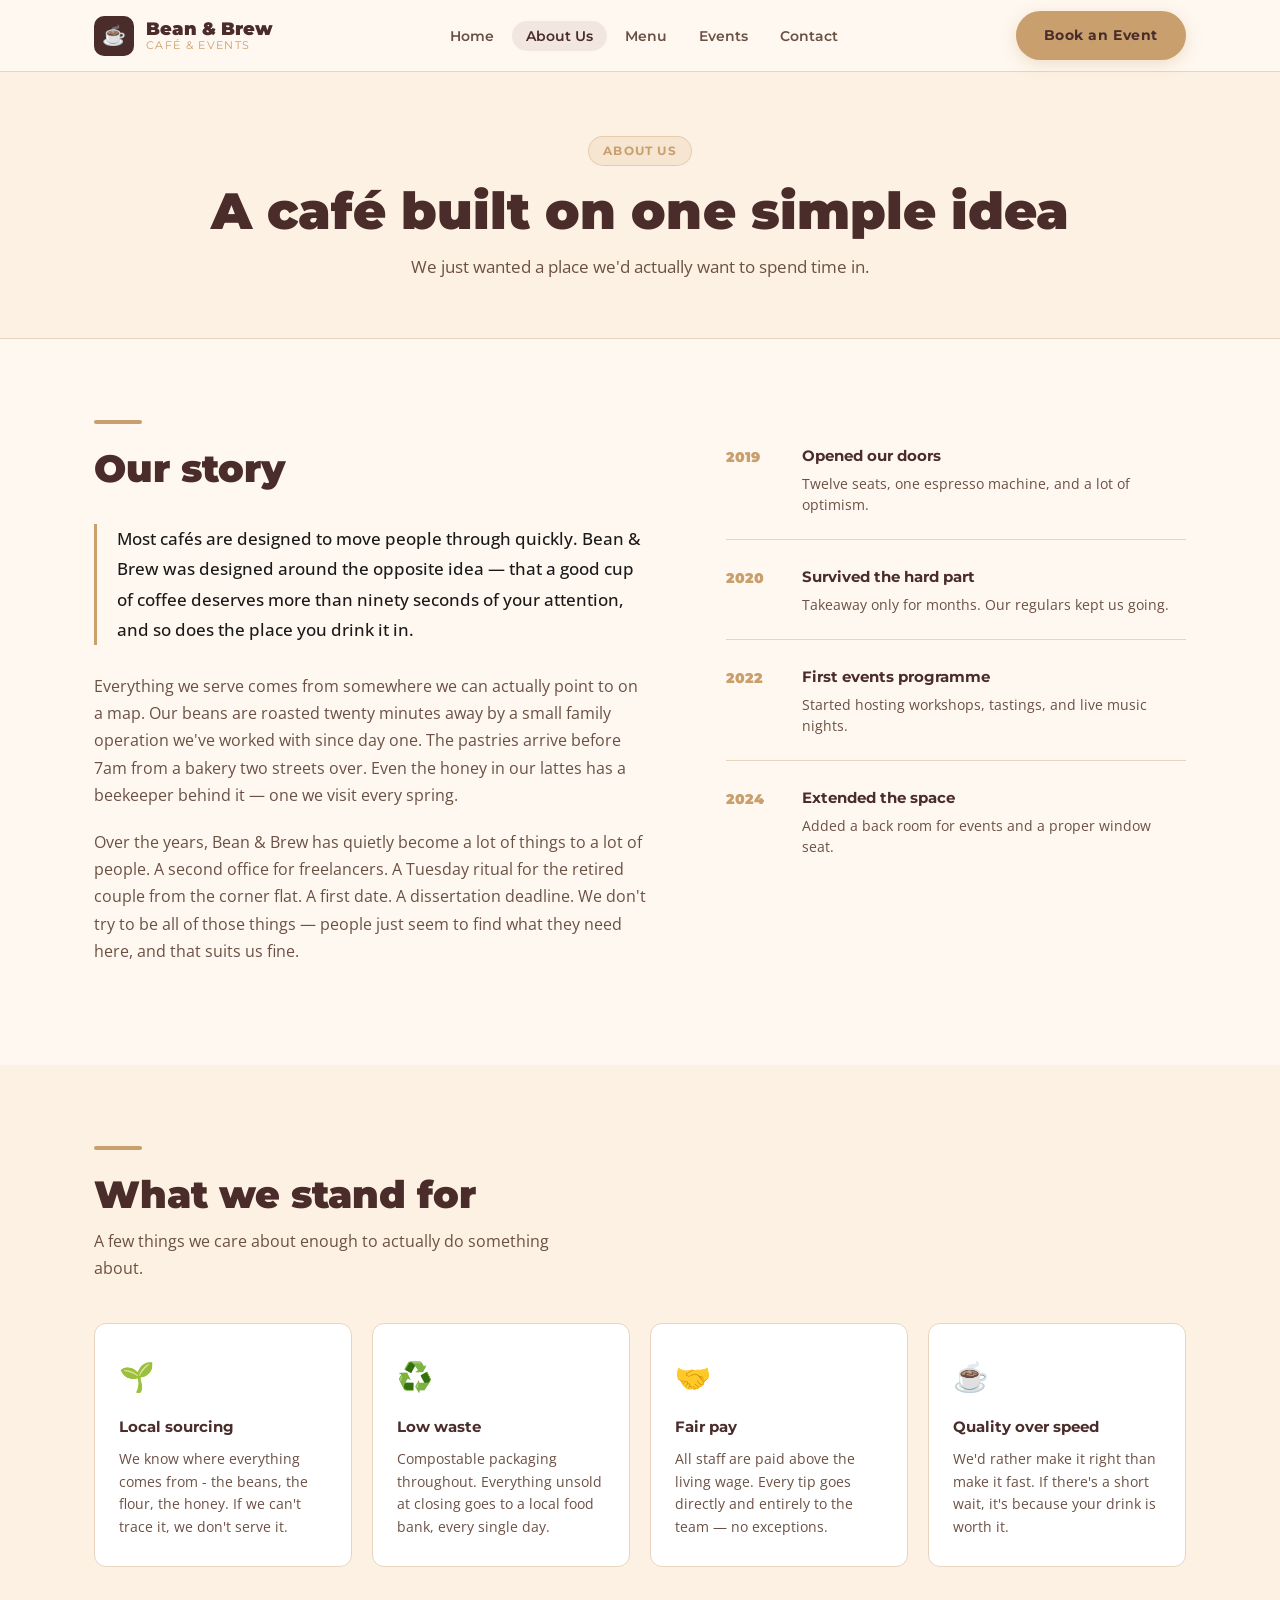
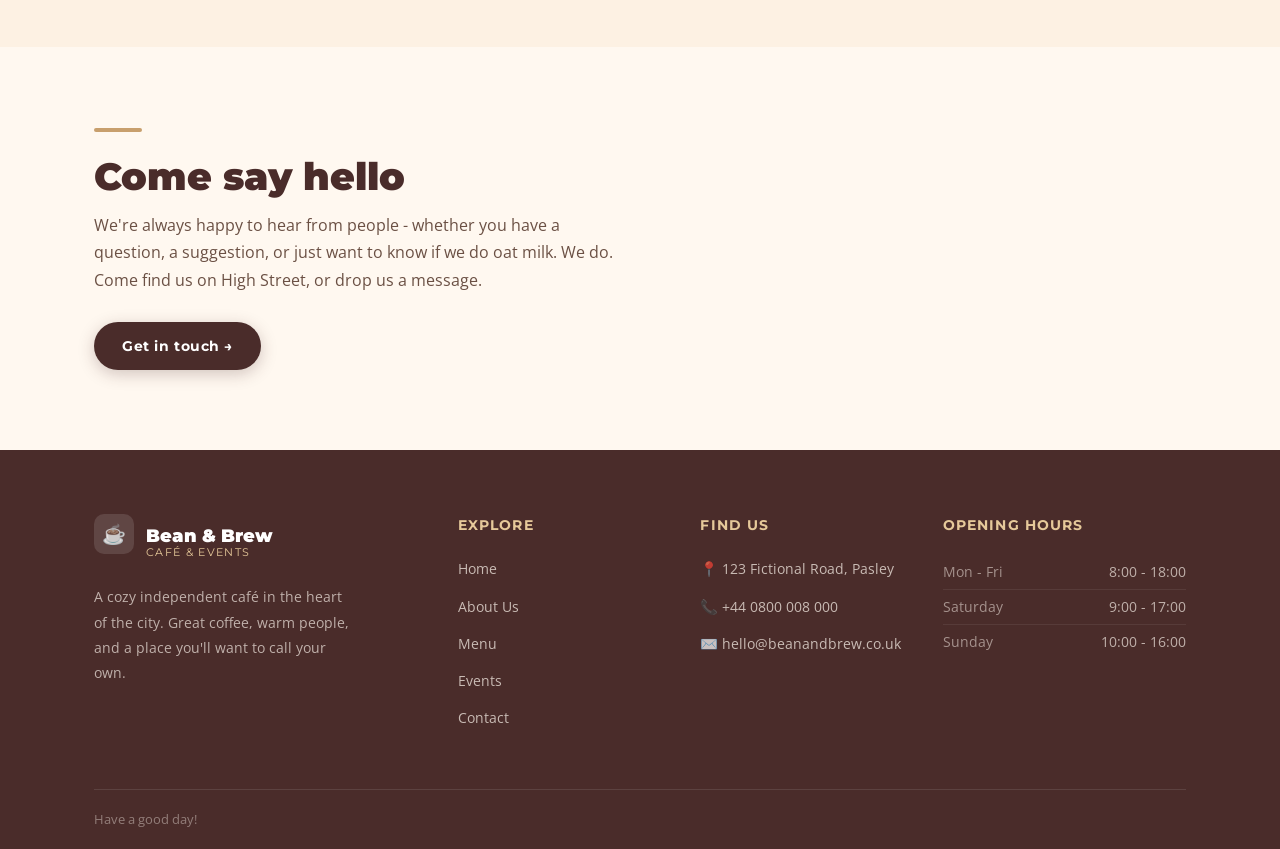
==== about.html @ fc4722fe "Add files via upload" ====
<!DOCTYPE html>
<html lang="en">
<head>
  <meta charset="UTF-8" />
  <meta name="viewport" content="width=device-width, initial-scale=1.0" />
  <title>Bean & Brew Café</title>

  <!-- Google Fonts -->
  <link rel="preconnect" href="https://fonts.googleapis.com" />
  <link rel="preconnect" href="https://fonts.gstatic.com" crossorigin />
  <link href="https://fonts.googleapis.com/css2?family=Montserrat:wght@400;600;700;900&family=Open+Sans:ital,wght@0,400;0,500;0,600;1,400&display=swap" rel="stylesheet" />

  <!-- Shared styles -->
  <link rel="stylesheet" href="styles.css" />


</head>
<body>

  <!--      HEADER      -->
  <header class="site-header">
    <nav class="nav container" aria-label="Main navigation">

      <a href="index.html" class="nav-logo" aria-label="Bean & Brew - home">
        <div class="nav-logo-icon" aria-hidden="true">☕</div>
        <div class="nav-logo-text">
          Bean & Brew
          <span>Café & Events</span>
        </div>
      </a>

      <ul class="nav-links" role="list">
        <li><a href="index.html">Home</a></li>
        <li><a href="about.html">About Us</a></li>
        <li><a href="menu.html">Menu</a></li>
        <li><a href="events.html">Events</a></li>
        <li><a href="contact.html">Contact</a></li>
      </ul>

      <div class="nav-cta">
        <a href="events.html#booking" class="btn btn-accent">Book an Event</a>
      </div>

      <button class="nav-toggle" aria-label="Toggle menu" aria-expanded="false" aria-controls="nav-mobile">
        <span></span><span></span><span></span>
      </button>
    </nav>

    <nav id="nav-mobile" class="nav-mobile" aria-label="Mobile navigation">
      <a href="index.html">Home</a>
      <a href="about.html">About Us</a>
      <a href="menu.html">Menu</a>
      <a href="events.html">Events</a>
      <a href="contact.html">Contact</a>
      <a href="events.html#booking" class="btn btn-accent">Book an Event</a>
    </nav>
  </header>


  <!--      MAIN     -->
  <main>

    <!--  PAGE HERO -->
    <section class="page-hero">
      <div class="container">
        <div class="page-hero-tag">About Us</div>
        <h1>A café built on one simple idea</h1>
        <p>We just wanted a place we'd actually want to spend time in.</p>
      </div>
    </section>


    <!--  STORY  -->
    <section class="section-story">
      <div class="container story-inner">

        <div class="story-text">

          <div class="story-block">
            <div class="accent-line"></div>
            <h2 class="section-title">Our story</h2>
          </div>

          <p class="story-lead">Most cafés are designed to move people through quickly. Bean & Brew was designed around the opposite idea — that a good cup of coffee deserves more than ninety seconds of your attention, and so does the place you drink it in.</p>

          <p>Everything we serve comes from somewhere we can actually point to on a map. Our beans are roasted twenty minutes away by a small family operation we've worked with since day one. The pastries arrive before 7am from a bakery two streets over. Even the honey in our lattes has a beekeeper behind it — one we visit every spring.</p>

          <p>Over the years, Bean & Brew has quietly become a lot of things to a lot of people. A second office for freelancers. A Tuesday ritual for the retired couple from the corner flat. A first date. A dissertation deadline. We don't try to be all of those things — people just seem to find what they need here, and that suits us fine.</p>

        </div>

        <div class="story-timeline">
          <div class="timeline-item">
            <span class="timeline-year">2019</span>
            <div class="timeline-content">
              <h4>Opened our doors</h4>
              <p>Twelve seats, one espresso machine, and a lot of optimism.</p>
            </div>
          </div>
          <div class="timeline-item">
            <span class="timeline-year">2020</span>
            <div class="timeline-content">
              <h4>Survived the hard part</h4>
              <p>Takeaway only for months. Our regulars kept us going.</p>
            </div>
          </div>
          <div class="timeline-item">
            <span class="timeline-year">2022</span>
            <div class="timeline-content">
              <h4>First events programme</h4>
              <p>Started hosting workshops, tastings, and live music nights.</p>
            </div>
          </div>
          <div class="timeline-item">
            <span class="timeline-year">2024</span>
            <div class="timeline-content">
              <h4>Extended the space</h4>
              <p>Added a back room for events and a proper window seat.</p>
            </div>
          </div>
        </div>

      </div>
    </section>


    <!--  VALUES  -->
    <section class="section-values">
      <div class="container">
        <div class="section-header">
          <div class="accent-line"></div>
          <h2 class="section-title">What we stand for</h2>
          <p class="section-subtitle">A few things we care about enough to actually do something about.</p>
        </div>

        <div class="values-grid">
          <div class="value-card">
            <span class="value-icon">🌱</span>
            <h3>Local sourcing</h3>
            <p>We know where everything comes from - the beans, the flour, the honey. If we can't trace it, we don't serve it.</p>
          </div>
          <div class="value-card">
            <span class="value-icon">♻️</span>
            <h3>Low waste</h3>
            <p>Compostable packaging throughout. Everything unsold at closing goes to a local food bank, every single day.</p>
          </div>
          <div class="value-card">
            <span class="value-icon">🤝</span>
            <h3>Fair pay</h3>
            <p>All staff are paid above the living wage. Every tip goes directly and entirely to the team — no exceptions.</p>
          </div>
          <div class="value-card">
            <span class="value-icon">☕</span>
            <h3>Quality over speed</h3>
            <p>We'd rather make it right than make it fast. If there's a short wait, it's because your drink is worth it.</p>
          </div>
        </div>
      </div>
    </section>


    <!--  CONTACT CTA  -->
    <section class="section-about-cta">
      <div class="container about-cta-inner">
        <div>
          <div class="accent-line"></div>
          <h2 class="section-title">Come say hello</h2>
          <p>We're always happy to hear from people - whether you have a question, a suggestion, or just want to know if we do oat milk. We do. Come find us on High Street, or drop us a message.</p>
          <a href="contact.html" class="btn btn-primary" style="margin-top: 28px;">Get in touch →</a>
        </div>
      </div>
    </section>

  </main>


  <!--      FOOTER     -->
  <footer class="site-footer" aria-label="Site footer">
    <div class="container">
      <div class="footer-grid">

        <!-- Brand -->
        <div class="footer-brand">
          <a href="index.html" class="nav-logo" aria-label="Bean & Brew home">
            <div class="nav-logo-icon" aria-hidden="true">☕</div>
            <div class="nav-logo-text">
              Bean & Brew
              <span>Café & Events</span>
            </div>
          </a>
          <p>A cozy independent café in the heart of the city. Great coffee, warm people, and a place you'll want to call your own.</p>
          
        </div>

        <!-- Navigation -->
        <div class="footer-col">
          <h4>Explore</h4>
          <ul>
            <li><a href="index.html">Home</a></li>
            <li><a href="about.html">About Us</a></li>
            <li><a href="menu.html">Menu</a></li>
            <li><a href="events.html">Events</a></li>
            <li><a href="contact.html">Contact</a></li>
          </ul>
        </div>

        <!-- Contact -->
        <div class="footer-col">
          <h4>Find Us</h4>
          <ul>
            <li><a href="contact.html">📍 123 Fictional Road, Pasley</a></li>
            <li><a href="tel:+440800008000">📞 +44 0800 008 000</a></li>
            <li><a href="mailto:hello@beanandbrew.co.uk">✉️ hello@beanandbrew.co.uk</a></li>
          </ul>
        </div>

        <!-- Hours -->
        <div class="footer-col">
          <h4>Opening Hours</h4>
          <div class="footer-hours" aria-label="Opening hours">
            <div class="day-row"><span class="day">Mon - Fri</span><span>8:00 - 18:00</span></div>
            <div class="day-row"><span class="day">Saturday</span><span>9:00 - 17:00</span></div>
            <div class="day-row"><span class="day">Sunday</span><span>10:00 - 16:00</span></div>
          </div>
        </div>

      </div>

      <div class="footer-bottom">
        <span>Have a good day!</span>
      </div>
    </div>
  </footer>

  <!-- Back to top -->
  <button id="back-to-top" aria-label="Back to top">↑</button>

  <!-- JS -->
  <script src="main.js"></script>

</body>
</html>
---- styles.css ----
/* CSS Variables */
:root {
  --primary:      #4A2C2A;
  --accent:       #C89F6D;
  --accent-light: #e6c99a;
  --bg:           #FFF8F0;
  --bg-warm:      #FDF1E3;
  --text:         #1A1A1A;
  --text-muted:   #6B5044;
  --border:       #E8D5C0;
  --white:        #FFFFFF;

  --font-heading: 'Montserrat', sans-serif;
  --font-body:    'Open Sans', sans-serif;

  --radius:    12px;
  --radius-sm: 6px;
  --shadow:    0 4px 24px rgba(74,44,42,0.10);
  --shadow-sm: 0 2px 8px rgba(74,44,42,0.08);

  --nav-height: 72px;
  --max-w:      1140px;
}

/* Reset */
*, *::before, *::after { box-sizing: border-box; margin: 0; padding: 0; }
html { scroll-behavior: smooth; }
body {
  font-family: var(--font-body);
  background: var(--bg);
  color: var(--text);
  line-height: 1.7;
  min-height: 100vh;
  display: flex;
  flex-direction: column;
}
img { max-width: 100%; height: auto; display: block; }
a { color: inherit; text-decoration: none; }

/* Utility */
.container { max-width: var(--max-w); margin: 0 auto; padding: 0 24px; }
main { flex: 1; }

/* Buttons */
.btn {
  display: inline-flex;
  align-items: center;
  gap: 8px;
  padding: 12px 28px;
  border-radius: 50px;
  font-family: var(--font-heading);
  font-weight: 700;
  font-size: 0.9rem;
  letter-spacing: 0.04em;
  cursor: pointer;
  border: none;
  transition: transform 0.18s ease, box-shadow 0.18s ease, background 0.18s ease;
}
.btn:hover { transform: translateY(-2px); }

.btn-primary {
  background: var(--primary);
  color: var(--white);
  box-shadow: 0 4px 16px rgba(74,44,42,0.25);
}
.btn-primary:hover {
  background: #3a201e;
  box-shadow: 0 6px 20px rgba(74,44,42,0.35);
}

.btn-accent {
  background: var(--accent);
  color: var(--primary);
  box-shadow: 0 4px 16px rgba(200,159,109,0.30);
}
.btn-accent:hover {
  background: var(--accent-light);
  box-shadow: 0 6px 20px rgba(200,159,109,0.45);
}

.btn-outline {
  background: transparent;
  color: var(--primary);
  border: 2px solid var(--primary);
}
.btn-outline:hover { background: var(--primary); color: var(--white); }

/* Section helpers */
.section-title {
  font-family: var(--font-heading);
  font-weight: 900;
  font-size: clamp(1.6rem, 3.5vw, 2.4rem);
  color: var(--primary);
  line-height: 1.2;
}
.section-subtitle {
  color: var(--text-muted);
  margin-top: 10px;
  max-width: 500px;
}
.accent-line {
  display: inline-block;
  width: 48px;
  height: 4px;
  background: var(--accent);
  border-radius: 4px;
  margin-bottom: 14px;
}
.section-header  { margin-bottom: 40px; }
.section-footer-link { margin-top: 40px; text-align: center; }

/* Page hero  */
.page-hero {
  background: var(--bg-warm);
  border-bottom: 1px solid var(--border);
  padding: 64px 0 56px;
  text-align: center;
}
.page-hero-tag {
  display: inline-block;
  background: rgba(200,159,109,0.15);
  color: var(--accent);
  border: 1px solid rgba(200,159,109,0.35);
  padding: 4px 14px;
  border-radius: 50px;
  font-family: var(--font-heading);
  font-weight: 700;
  font-size: 0.75rem;
  letter-spacing: 0.1em;
  text-transform: uppercase;
  margin-bottom: 16px;
}
.page-hero h1 {
  font-family: var(--font-heading);
  font-size: clamp(2rem, 5vw, 3.2rem);
  font-weight: 900;
  color: var(--primary);
  line-height: 1.15;
  margin-bottom: 12px;
}
.page-hero p {
  max-width: 520px;
  margin: 0 auto;
  color: var(--text-muted);
  font-size: 1.05rem;
}

/* Header / Nav */
.site-header {
  position: sticky;
  top: 0;
  z-index: 100;
  background: rgba(255,248,240,0.92);
  backdrop-filter: blur(12px);
  -webkit-backdrop-filter: blur(12px);
  border-bottom: 1px solid var(--border);
  height: var(--nav-height);
}
.nav {
  height: 100%;
  display: flex;
  align-items: center;
  justify-content: space-between;
  gap: 32px;
}

/* Logo */
.nav-logo {
  display: flex;
  align-items: center;
  gap: 12px;
  text-decoration: none;
  flex-shrink: 0;
}
.nav-logo-icon {
  width: 40px;
  height: 40px;
  background: var(--primary);
  border-radius: 10px;
  display: flex;
  align-items: center;
  justify-content: center;
  font-size: 1.2rem;
}
.nav-logo-text {
  font-family: var(--font-heading);
  font-weight: 900;
  font-size: 1.15rem;
  color: var(--primary);
  line-height: 1.1;
}
.nav-logo-text span {
  display: block;
  font-weight: 400;
  font-size: 0.7rem;
  color: var(--accent);
  letter-spacing: 0.12em;
  text-transform: uppercase;
}

/* Nav links */
.nav-links {
  display: flex;
  align-items: center;
  gap: 4px;
  list-style: none;
}
.nav-links a {
  padding: 6px 14px;
  border-radius: 50px;
  font-family: var(--font-heading);
  font-weight: 600;
  font-size: 0.88rem;
  color: var(--text-muted);
  transition: background 0.18s, color 0.18s;
}
.nav-links a:hover,
.nav-links a.active {
  background: rgba(74,44,42,0.08);
  color: var(--primary);
}
.nav-cta { flex-shrink: 0; }

/* Hamburger */
.nav-toggle {
  display: none;
  flex-direction: column;
  gap: 5px;
  background: none;
  border: none;
  cursor: pointer;
  padding: 6px;
}
.nav-toggle span {
  display: block;
  width: 24px;
  height: 2px;
  background: var(--primary);
  border-radius: 2px;
  transition: transform 0.25s, opacity 0.25s;
}
.nav-toggle.open span:nth-child(1) { transform: translateY(7px) rotate(45deg); }
.nav-toggle.open span:nth-child(2) { opacity: 0; }
.nav-toggle.open span:nth-child(3) { transform: translateY(-7px) rotate(-45deg); }

/* Mobile menu */
.nav-mobile {
  display: none;
  position: fixed;
  inset: var(--nav-height) 0 0 0;
  background: var(--bg);
  padding: 32px 24px;
  flex-direction: column;
  gap: 8px;
  z-index: 99;
  animation: slideDown 0.25s ease;
}
.nav-mobile.open { display: flex; }
.nav-mobile a {
  padding: 14px 18px;
  border-radius: var(--radius-sm);
  font-family: var(--font-heading);
  font-weight: 600;
  font-size: 1.1rem;
  color: var(--primary);
  border-bottom: 1px solid var(--border);
  transition: background 0.15s;
}
.nav-mobile a:hover { background: var(--bg-warm); }
.nav-mobile .btn { margin-top: 16px; width: 100%; justify-content: center; }

@keyframes slideDown {
  from { opacity: 0; transform: translateY(-12px); }
  to   { opacity: 1; transform: translateY(0); }
}

@keyframes blobFloat {
  0%, 100% { transform: translateY(0) rotate(-2deg); border-radius: 60% 40% 55% 45% / 50% 60% 40% 50%; }
  50%       { transform: translateY(-14px) rotate(2deg); border-radius: 45% 55% 40% 60% / 60% 40% 55% 45%; }
}

/* Footer */
.site-footer {
  background: var(--primary);
  color: rgba(255,248,240,0.85);
  padding: 64px 0 0;
}
.footer-grid {
  display: grid;
  grid-template-columns: 1.6fr 1fr 1fr 1.2fr;
  gap: 40px;
  padding-bottom: 48px;
}
.footer-brand .nav-logo-icon {
  background: rgba(255,255,255,0.12);
  margin-bottom: 16px;
}
.footer-brand .nav-logo-text { color: var(--white); }
.footer-brand .nav-logo-text span { color: var(--accent-light); }
.footer-brand p {
  margin-top: 14px;
  font-size: 0.9rem;
  line-height: 1.75;
  color: rgba(255,248,240,0.65);
  max-width: 260px;
}

.footer-col h4 {
  font-family: var(--font-heading);
  font-weight: 700;
  font-size: 0.85rem;
  letter-spacing: 0.08em;
  text-transform: uppercase;
  color: var(--accent-light);
  margin-bottom: 18px;
}
.footer-col ul { list-style: none; }
.footer-col ul li { margin-bottom: 10px; }
.footer-col ul li a {
  font-size: 0.9rem;
  color: rgba(255,248,240,0.7);
  transition: color 0.18s;
}
.footer-col ul li a:hover { color: var(--white); }

.footer-hours { font-size: 0.88rem; color: rgba(255,248,240,0.65); }
.footer-hours .day-row {
  display: flex;
  justify-content: space-between;
  padding: 5px 0;
  border-bottom: 1px solid rgba(255,255,255,0.07);
}
.footer-hours .day-row:last-child { border-bottom: none; }
.footer-hours .day { color: rgba(255,248,240,0.5); }

.footer-bottom {
  border-top: 1px solid rgba(255,255,255,0.1);
  padding: 18px 0;
  display: flex;
  align-items: center;
  justify-content: space-between;
  gap: 12px;
  font-size: 0.82rem;
  color: rgba(255,248,240,0.4);
}
.footer-bottom a { color: rgba(255,248,240,0.55); transition: color 0.18s; }
.footer-bottom a:hover { color: var(--white); }

/* Back to top */
#back-to-top {
  position: fixed;
  bottom: 28px;
  right: 28px;
  width: 44px;
  height: 44px;
  background: var(--primary);
  color: var(--white);
  border: none;
  border-radius: 50%;
  display: flex;
  align-items: center;
  justify-content: center;
  font-size: 1.1rem;
  cursor: pointer;
  box-shadow: var(--shadow);
  opacity: 0;
  pointer-events: none;
  transition: opacity 0.3s, transform 0.3s;
  z-index: 90;
}
#back-to-top.visible { opacity: 1; pointer-events: auto; }
#back-to-top:hover { transform: translateY(-3px); background: #3a201e; }

/* Responsive – global */
@media (max-width: 900px) {
  .footer-grid { grid-template-columns: 1fr 1fr; }
}
@media (max-width: 640px) {
  .nav-links, .nav-cta { display: none; }
  .nav-toggle { display: flex; }
  .footer-grid { grid-template-columns: 1fr; gap: 32px; }
  .footer-brand p { max-width: 100%; }
  .footer-bottom { flex-direction: column; text-align: center; }
}

/*  index.html  */

.section-about,
.section-seasonal,
.section-events,
.section-why,
.section-quote,
.section-findus { padding: 80px 0; }

/* Hero */
.hero {
  background: var(--bg-warm);
  border-bottom: 1px solid var(--border);
  padding: 80px 0 64px;
  overflow: hidden;
}
.hero-inner {
  display: grid;
  grid-template-columns: 1fr auto;
  align-items: center;
  gap: 48px;
}
.hero-text h1 {
  font-family: var(--font-heading);
  font-weight: 900;
  font-size: clamp(2.4rem, 5.5vw, 4rem);
  color: var(--primary);
  line-height: 1.1;
  margin: 16px 0 20px;
}
.hero-text h1 em { font-style: italic; color: var(--accent); }
.hero-text p {
  max-width: 480px;
  color: var(--text-muted);
  font-size: 1.05rem;
  margin-bottom: 32px;
}
.hero-actions { display: flex; gap: 12px; flex-wrap: wrap; }
.hero-visual { flex-shrink: 0; }
.hero-blob {
  width: 220px;
  height: 220px;
  background: var(--accent);
  border-radius: 60% 40% 55% 45% / 50% 60% 40% 50%;
  display: flex;
  align-items: center;
  justify-content: center;
  font-size: 5rem;
  animation: blobFloat 6s ease-in-out infinite;
  opacity: 0.85;
}

/* About teaser */
.about-inner {
  display: grid;
  grid-template-columns: 1fr 1.4fr;
  gap: 64px;
  align-items: center;
}
.about-facts { display: flex; flex-direction: column; gap: 20px; }
.fact-item {
  display: flex;
  align-items: center;
  gap: 14px;
  padding: 16px 20px;
  background: var(--bg-warm);
  border: 1px solid var(--border);
  border-radius: var(--radius);
  font-family: var(--font-heading);
  font-weight: 600;
  font-size: 0.9rem;
  color: var(--primary);
}
.fact-icon { font-size: 1.4rem; flex-shrink: 0; }

/* Seasonal menu */
.section-seasonal { background: var(--bg-warm); }
.menu-scroll-wrapper {
  overflow-x: auto;
  -webkit-overflow-scrolling: touch;
  scrollbar-width: none;
  margin: 0 -24px;
  padding: 0 24px;
}
.menu-scroll-wrapper::-webkit-scrollbar { display: none; }
.menu-cards { display: flex; gap: 20px; width: max-content; padding-bottom: 8px; }

.menu-card {
  width: 240px;
  flex-shrink: 0;
  background: var(--white);
  border: 1px solid var(--border);
  border-radius: var(--radius);
  overflow: hidden;
  box-shadow: var(--shadow-sm);
  transition: transform 0.2s, box-shadow 0.2s;
}
.menu-card:hover { transform: translateY(-4px); box-shadow: var(--shadow); }
.menu-card-img { width: 100%; height: 160px; overflow: hidden; background: var(--bg-warm); }
.menu-card-img img { width: 100%; height: 100%; object-fit: cover; transition: transform 0.3s; }
.menu-card:hover .menu-card-img img { transform: scale(1.05); }
.menu-card-img img[src=""],
.menu-card-img img:not([src]) { display: none; }
.menu-card-body {
  padding: 16px;
  display: flex;
  flex-direction: column;
  gap: 6px;
  flex: 1;
}
.menu-card-body h3 { font-family: var(--font-heading); font-weight: 700; font-size: 0.95rem; color: var(--primary); }
.menu-card-body p { font-size: 0.82rem; color: var(--text-muted); line-height: 1.5; flex: 1; }
.menu-card-price {
  display: inline-block;
  margin-top: 8px;
  font-family: var(--font-heading);
  font-weight: 700;
  font-size: 1rem;
  color: var(--accent);
}

/* Events */
.events-list {
  display: flex;
  flex-direction: column;
  gap: 0;
  border: 1px solid var(--border);
  border-radius: var(--radius);
  overflow: hidden;
}
.event-row {
  display: grid;
  grid-template-columns: 72px 1fr auto;
  align-items: center;
  gap: 24px;
  padding: 24px 28px;
  background: var(--white);
  border-bottom: 1px solid var(--border);
  transition: background 0.18s;
}
.event-row:last-child { border-bottom: none; }
.event-row:hover { background: var(--bg-warm); }
.event-date {
  text-align: center;
  background: var(--primary);
  color: var(--white);
  border-radius: var(--radius-sm);
  padding: 10px 8px;
  flex-shrink: 0;
}
.event-day { display: block; font-family: var(--font-heading); font-weight: 900; font-size: 1.4rem; line-height: 1; }
.event-month {
  display: block;
  font-size: 0.7rem;
  letter-spacing: 0.08em;
  text-transform: uppercase;
  opacity: 0.75;
  margin-top: 2px;
}
.event-info h3 { font-family: var(--font-heading); font-weight: 700; font-size: 1rem; color: var(--primary); margin-bottom: 4px; }
.event-info p { font-size: 0.88rem; color: var(--text-muted); }
.event-meta { display: flex; flex-direction: column; align-items: flex-end; gap: 6px; flex-shrink: 0; }
.event-tag {
  background: rgba(200,159,109,0.15);
  color: var(--accent);
  border: 1px solid rgba(200,159,109,0.35);
  padding: 3px 10px;
  border-radius: 50px;
  font-family: var(--font-heading);
  font-weight: 700;
  font-size: 0.72rem;
  text-transform: uppercase;
  letter-spacing: 0.06em;
}
.event-seats { font-size: 0.8rem; color: var(--text-muted); }

/* Why us */
.section-why { background: var(--primary); }
.why-grid { display: grid; grid-template-columns: repeat(3, 1fr); gap: 32px; }
.why-card {
  padding: 32px 28px;
  background: rgba(255,255,255,0.06);
  border: 1px solid rgba(255,255,255,0.1);
  border-radius: var(--radius);
  transition: background 0.2s;
}
.why-card:hover { background: rgba(255,255,255,0.1); }
.why-icon { font-size: 2rem; display: block; margin-bottom: 14px; }
.why-card h3 { font-family: var(--font-heading); font-weight: 700; font-size: 1rem; color: var(--white); margin-bottom: 8px; }
.why-card p { font-size: 0.9rem; color: rgba(255,248,240,0.65); line-height: 1.65; }

/* Quote */
.section-quote { background: var(--bg-warm); text-align: center; }
.section-quote blockquote p {
  font-family: var(--font-heading);
  font-size: clamp(1.2rem, 2.5vw, 1.7rem);
  font-weight: 700;
  color: var(--primary);
  line-height: 1.45;
  font-style: italic;
  max-width: 640px;
  margin: 0 auto 16px;
}
.section-quote cite { font-size: 0.9rem; color: var(--text-muted); font-style: normal; }

/* Responsive - index */
@media (max-width: 900px) {
  .hero-inner        { grid-template-columns: 1fr; }
  .hero-visual       { display: none; }
  .about-inner       { grid-template-columns: 1fr; gap: 32px; }
  .why-grid          { grid-template-columns: 1fr; gap: 16px; }
  .section-findus    { display: none; }
}
@media (max-width: 640px) {
  .hero, .section-about, .section-seasonal,
  .section-events, .section-why,
  .section-quote, .section-findus { padding: 56px 0; }
  .event-row  { grid-template-columns: 56px 1fr; }
  .event-meta { display: none; }
}

/*  menu.html  */

.section-menu-items { padding: 80px 0; }
.section-menu-food  { background: var(--bg-warm); }

.menu-category { display: flex; flex-direction: column; gap: 32px; }
.menu-category-header { max-width: 480px; }
.menu-divider { height: 1px; background: var(--border); margin: 64px 0; }

.item-grid { display: grid; grid-template-columns: repeat(4, 1fr); gap: 16px; }
.item-card {
  background: var(--white);
  border: 1px solid var(--border);
  border-radius: var(--radius);
  padding: 20px;
  display: flex;
  flex-direction: column;
  gap: 8px;
  transition: box-shadow 0.2s, transform 0.2s;
}
.item-card:hover { box-shadow: var(--shadow); transform: translateY(-2px); }
.item-card-top { display: flex; justify-content: space-between; align-items: flex-start; gap: 8px; }
.item-card-top h3 { font-family: var(--font-heading); font-weight: 700; font-size: 0.95rem; color: var(--primary); line-height: 1.3; }
.item-price { font-family: var(--font-heading); font-weight: 700; font-size: 0.95rem; color: var(--accent); white-space: nowrap; flex-shrink: 0; }
.item-card p { font-size: 0.82rem; color: var(--text-muted); line-height: 1.55; }

@media (max-width: 1024px) { .item-grid { grid-template-columns: repeat(3, 1fr); } }
@media (max-width: 720px)  { .item-grid { grid-template-columns: repeat(2, 1fr); } }
@media (max-width: 480px)  { .item-grid { grid-template-columns: 1fr; } .menu-divider { margin: 40px 0; } }

/*  about.html  */

.section-story { padding: 80px 0; }
.story-inner { display: grid; grid-template-columns: 1.2fr 1fr; gap: 80px; align-items: start; }
.story-block { margin-bottom: 32px; }
.story-text p { color: var(--text-muted); margin-bottom: 20px; max-width: 560px; }
.story-lead {
  font-size: 1.08rem;
  color: var(--text) !important;
  font-weight: 500;
  line-height: 1.75;
  border-left: 3px solid var(--accent);
  padding-left: 20px;
  margin-bottom: 28px !important;
}

/* Timeline */
.story-timeline { display: flex; flex-direction: column; gap: 0; position: sticky; top: calc(var(--nav-height) + 32px); }
.timeline-item { display: grid; grid-template-columns: 56px 1fr; gap: 20px; padding: 24px 0; border-bottom: 1px solid var(--border); }
.timeline-item:last-child { border-bottom: none; }
.timeline-year { font-family: var(--font-heading); font-weight: 900; font-size: 0.85rem; color: var(--accent); padding-top: 3px; }
.timeline-content h4 { font-family: var(--font-heading); font-weight: 700; font-size: 0.95rem; color: var(--primary); margin-bottom: 4px; }
.timeline-content p { font-size: 0.85rem; color: var(--text-muted); line-height: 1.55; }

/* Values */
.section-values { padding: 80px 0; background: var(--bg-warm); }
.values-grid { display: grid; grid-template-columns: repeat(4, 1fr); gap: 20px; margin-top: 40px; }
.value-card {
  background: var(--white);
  border: 1px solid var(--border);
  border-radius: var(--radius);
  padding: 28px 24px;
  transition: box-shadow 0.2s, transform 0.2s;
}
.value-card:hover { box-shadow: var(--shadow); transform: translateY(-3px); }
.value-icon { font-size: 1.8rem; display: block; margin-bottom: 14px; }
.value-card h3 { font-family: var(--font-heading); font-weight: 700; font-size: 0.95rem; color: var(--primary); margin-bottom: 8px; }
.value-card p { font-size: 0.85rem; color: var(--text-muted); line-height: 1.65; }

/* Contact CTA */
.section-about-cta { padding: 80px 0; }
.about-cta-inner { display: grid; grid-template-columns: 1fr auto; gap: 48px; align-items: center; }
.about-cta-inner p { color: var(--text-muted); max-width: 520px; margin-top: 12px; }
.cta-blob {
  width: 160px;
  height: 160px;
  background: var(--bg-warm);
  border: 2px solid var(--border);
  border-radius: 50% 40% 55% 45% / 45% 55% 40% 50%;
  display: flex;
  align-items: center;
  justify-content: center;
  font-size: 3.5rem;
  animation: blobFloat 6s ease-in-out infinite;
}

@media (max-width: 1024px) { .values-grid { grid-template-columns: repeat(2, 1fr); } }
@media (max-width: 900px) {
  .story-inner     { grid-template-columns: 1fr; gap: 48px; }
  .story-timeline  { position: static; }
  .about-cta-inner { grid-template-columns: 1fr; }
  .cta-blob        { display: none; }
}
@media (max-width: 640px) {
  .section-story, .section-values, .section-about-cta { padding: 56px 0; }
  .values-grid { grid-template-columns: 1fr; }
}

/*  events.html  */

.section-events-full { padding: 80px 0; }
.events-group { margin-bottom: 56px; }
.events-group:last-child { margin-bottom: 0; }
.events-group-title {
  font-family: var(--font-heading);
  font-weight: 700;
  font-size: 0.85rem;
  letter-spacing: 0.1em;
  text-transform: uppercase;
  color: var(--text-muted);
  margin-bottom: 16px;
  padding-bottom: 12px;
  border-bottom: 1px solid var(--border);
}
.section-events-full .event-row { grid-template-columns: 72px 1fr auto auto; gap: 24px; }
.event-btn { flex-shrink: 0; padding: 10px 20px; font-size: 0.82rem; }

/* Booking form */
.section-booking { padding: 80px 0; background: var(--bg-warm); border-top: 1px solid var(--border); }
.booking-inner  { max-width: 720px; margin: 0 auto; }
.booking-header { margin-bottom: 40px; }
.booking-form   { display: flex; flex-direction: column; gap: 24px; }

.form-row   { display: grid; grid-template-columns: 1fr 1fr; gap: 20px; }
.form-group { display: flex; flex-direction: column; gap: 6px; }
.form-group label { font-family: var(--font-heading); font-weight: 600; font-size: 0.85rem; color: var(--primary); }
.required { color: var(--accent); }

.form-group input,
.form-group select,
.form-group textarea {
  padding: 12px 16px;
  border: 1px solid var(--border);
  border-radius: var(--radius-sm);
  background: var(--white);
  font-family: var(--font-body);
  font-size: 0.9rem;
  color: var(--text);
  transition: border-color 0.18s, box-shadow 0.18s;
  appearance: none;
  -webkit-appearance: none;
}
.form-group input:focus,
.form-group select:focus,
.form-group textarea:focus {
  outline: none;
  border-color: var(--accent);
  box-shadow: 0 0 0 3px rgba(200,159,109,0.15);
}
.form-group input.invalid,
.form-group select.invalid { border-color: #c0392b; }

.form-error { font-size: 0.78rem; color: #c0392b; display: none; }
.form-group.has-error .form-error { display: block; }

.form-group select {
  background-repeat: no-repeat;
  background-position: right 14px center;
  padding-right: 40px;
}
.form-group textarea { resize: vertical; min-height: 100px; }

.checkbox-group { display: flex; flex-wrap: wrap; gap: 10px; margin-top: 2px; }
.checkbox-label {
  display: flex;
  align-items: center;
  gap: 8px;
  padding: 8px 14px;
  background: var(--white);
  border: 1px solid var(--border);
  border-radius: 50px;
  cursor: pointer;
  font-size: 0.85rem;
  color: var(--text-muted);
  transition: border-color 0.18s, background 0.18s;
  user-select: none;
}
.checkbox-label:hover { border-color: var(--accent); background: var(--bg-warm); }
.checkbox-label input { width: 15px; height: 15px; accent-color: var(--accent); padding: 0; border: none; box-shadow: none; flex-shrink: 0; }
.checkbox-label input:focus { box-shadow: none; border: none; }

.form-submit { align-self: flex-start; margin-top: 8px; }

.form-success { text-align: center; padding: 48px 32px; background: var(--white); border: 1px solid var(--border); border-radius: var(--radius); }
.success-icon { font-size: 2.5rem; display: block; margin-bottom: 16px; }
.form-success h3 { font-family: var(--font-heading); font-weight: 700; font-size: 1.3rem; color: var(--primary); margin-bottom: 8px; }
.form-success p { color: var(--text-muted); font-size: 0.95rem; }

@media (max-width: 900px) {
  .section-events-full .event-row { grid-template-columns: 56px 1fr auto; }
  .event-meta { display: none; }
}
@media (max-width: 640px) {
  .section-events-full, .section-booking { padding: 56px 0; }
  .section-events-full .event-row { grid-template-columns: 56px 1fr; gap: 16px; }
  .event-btn { display: none; }
  .event-info::after {
    content: '↓ Book below';
    display: block;
    margin-top: 6px;
    font-size: 0.75rem;
    color: var(--accent);
    font-family: var(--font-heading);
    font-weight: 600;
  }
  .form-row    { grid-template-columns: 1fr; }
  .form-submit { width: 100%; justify-content: center; }
}

/*  contact.html  */

.section-contact { padding: 80px 0; }
.contact-inner { display: grid; grid-template-columns: 1fr 1.2fr; gap: 80px; align-items: start; }

.contact-block   { margin-bottom: 32px; }
.contact-details { display: flex; flex-direction: column; gap: 24px; margin-bottom: 32px; }
.contact-detail-row { display: flex; gap: 16px; align-items: flex-start; }
.contact-icon { font-size: 1.2rem; flex-shrink: 0; margin-top: 2px; }
.contact-detail-row strong { display: block; font-family: var(--font-heading); font-weight: 700; font-size: 0.85rem; color: var(--primary); margin-bottom: 4px; }
.contact-detail-row p { font-size: 0.9rem; color: var(--text-muted); line-height: 1.65; }
.contact-detail-row a { color: var(--text-muted); transition: color 0.18s; }
.contact-detail-row a:hover { color: var(--primary); }

.contact-form-wrap { position: sticky; top: calc(var(--nav-height) + 32px); }
.contact-form { display: flex; flex-direction: column; gap: 20px; margin-top: 32px; }

@media (max-width: 900px) {
  .contact-inner    { grid-template-columns: 1fr; gap: 56px; }
  .contact-form-wrap { position: static; }
}
@media (max-width: 640px) {
  .section-contact { padding: 56px 0; }
  .form-submit     { width: 100%; justify-content: center; }
}
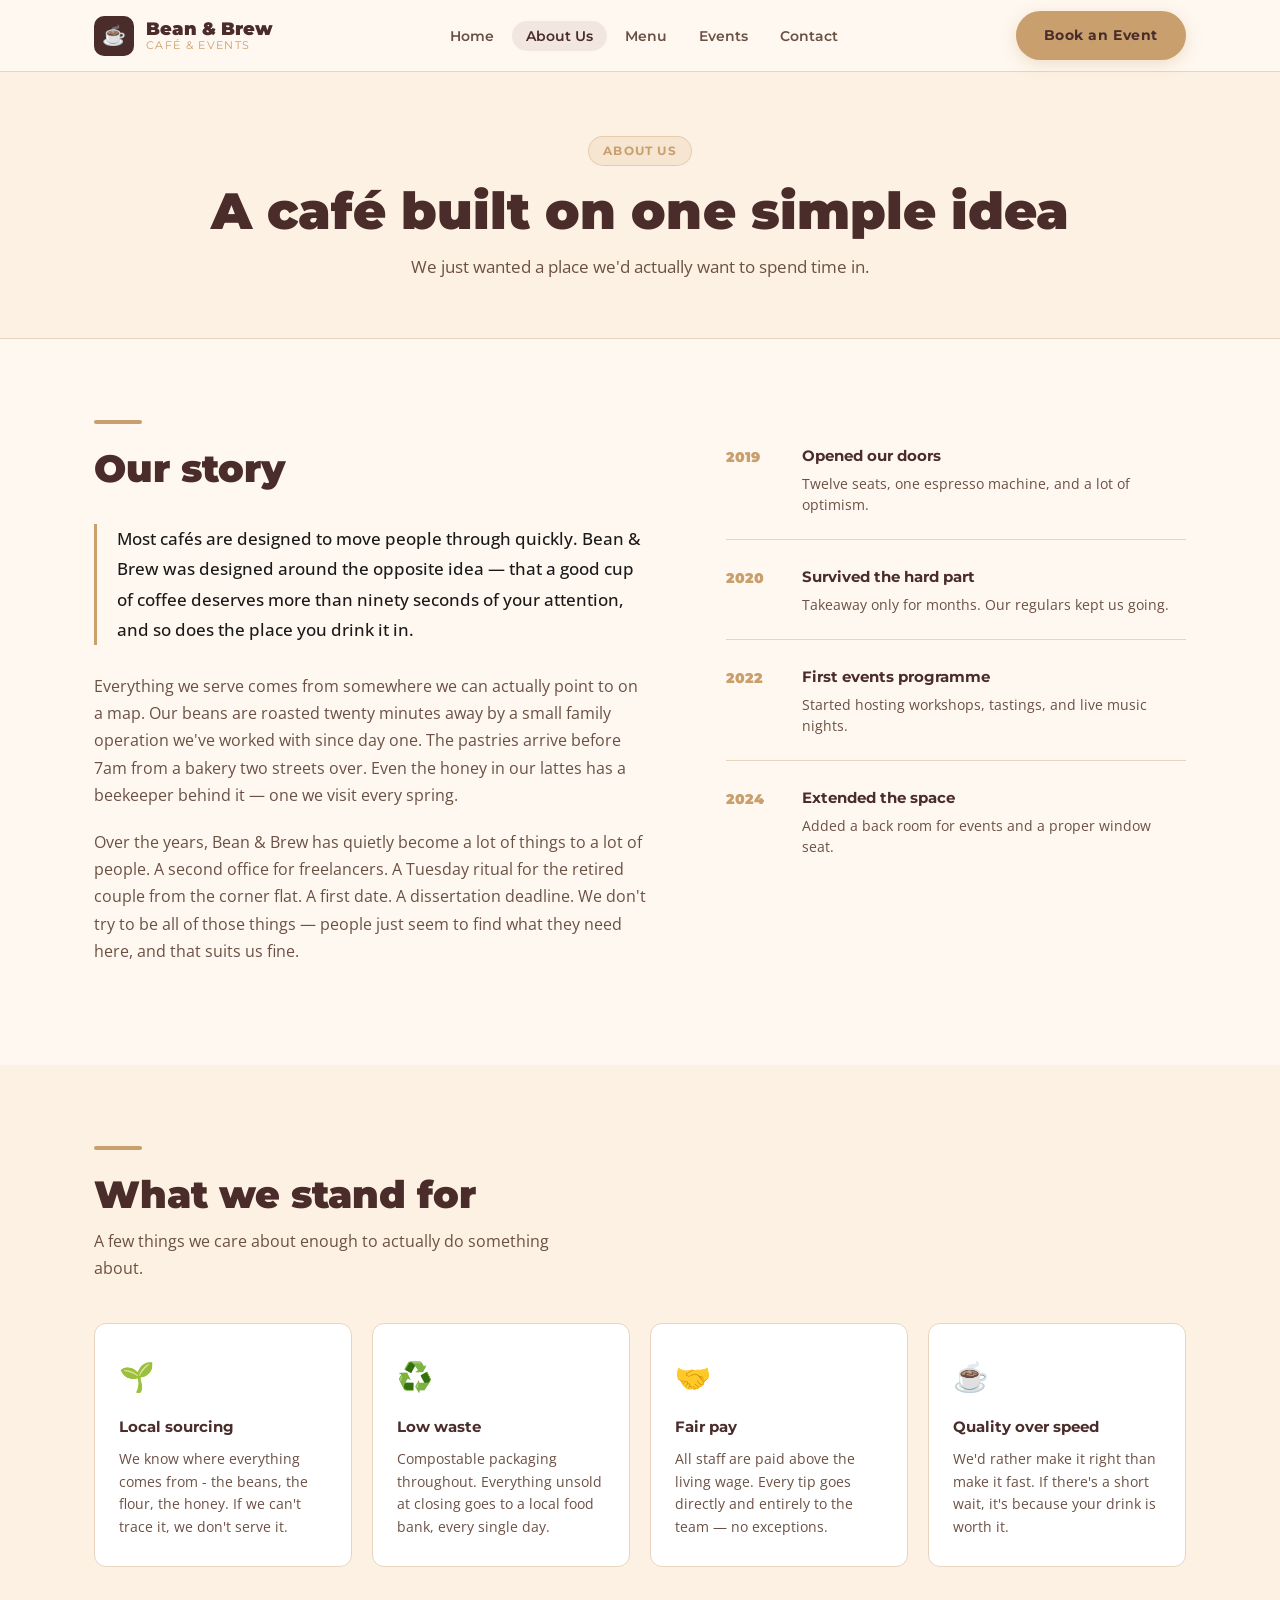
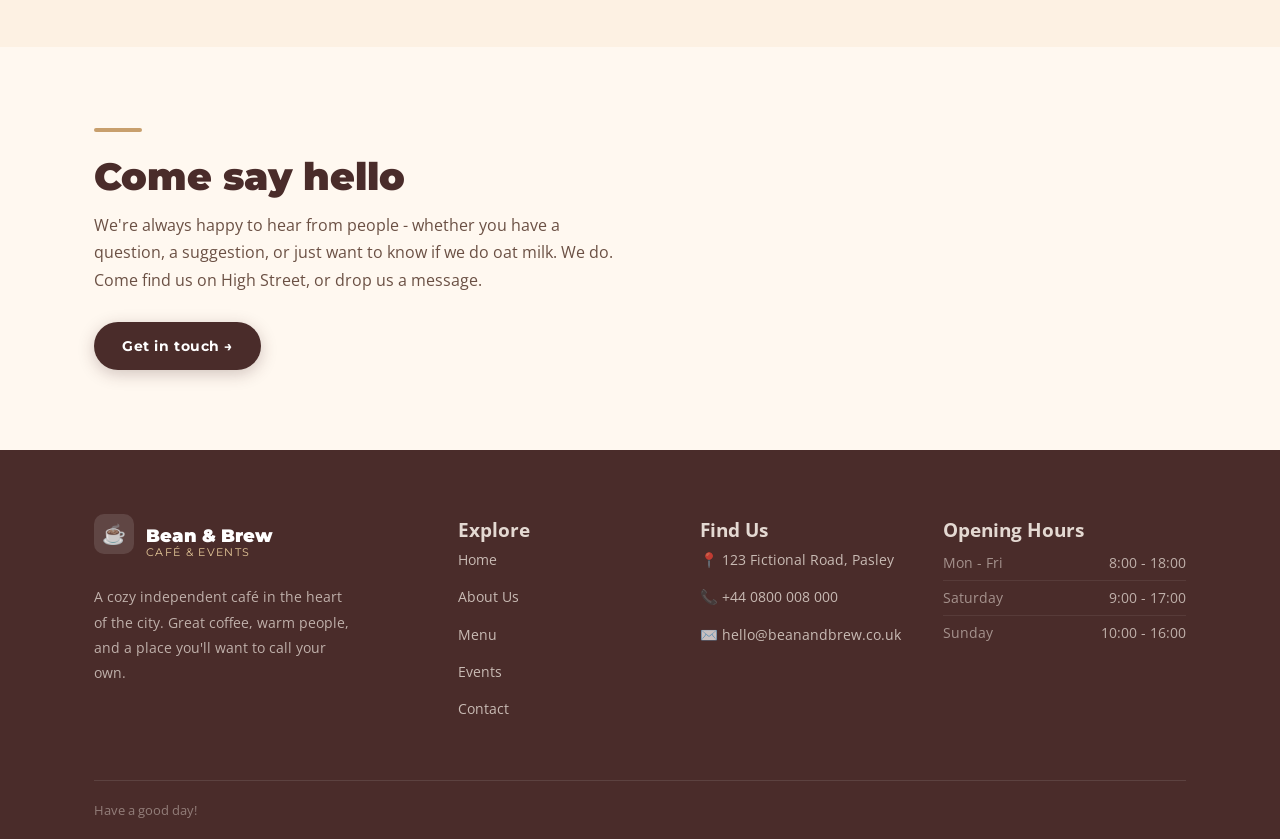
==== commit 56814c24: "Fix HTML tags for proper formatting" ====
--- a/about.html
+++ b/about.html
@@ -1,17 +1,17 @@
 <!DOCTYPE html>
 <html lang="en">
 <head>
-  <meta charset="UTF-8" />
-  <meta name="viewport" content="width=device-width, initial-scale=1.0" />
+  <meta charset="UTF-8">
+  <meta name="viewport" content="width=device-width, initial-scale=1.0">
   <title>Bean & Brew Café</title>
 
   <!-- Google Fonts -->
-  <link rel="preconnect" href="https://fonts.googleapis.com" />
-  <link rel="preconnect" href="https://fonts.gstatic.com" crossorigin />
-  <link href="https://fonts.googleapis.com/css2?family=Montserrat:wght@400;600;700;900&family=Open+Sans:ital,wght@0,400;0,500;0,600;1,400&display=swap" rel="stylesheet" />
+  <link rel="preconnect" href="https://fonts.googleapis.com">
+  <link rel="preconnect" href="https://fonts.gstatic.com" crossorigin>
+  <link href="https://fonts.googleapis.com/css2?family=Montserrat:wght@400;600;700;900&family=Open+Sans:ital,wght@0,400;0,500;0,600;1,400&display=swap" rel="stylesheet">
 
   <!-- Shared styles -->
-  <link rel="stylesheet" href="styles.css" />
+  <link rel="stylesheet" href="styles.css">
 
 
 </head>
@@ -194,7 +194,7 @@
 
         <!-- Navigation -->
         <div class="footer-col">
-          <h4>Explore</h4>
+          <h3>Explore</h3>
           <ul>
             <li><a href="index.html">Home</a></li>
             <li><a href="about.html">About Us</a></li>
@@ -206,7 +206,7 @@
 
         <!-- Contact -->
         <div class="footer-col">
-          <h4>Find Us</h4>
+          <h3>Find Us</h3>
           <ul>
             <li><a href="contact.html">📍 123 Fictional Road, Pasley</a></li>
             <li><a href="tel:+440800008000">📞 +44 0800 008 000</a></li>
@@ -216,7 +216,7 @@
 
         <!-- Hours -->
         <div class="footer-col">
-          <h4>Opening Hours</h4>
+          <h3>Opening Hours</h3>
           <div class="footer-hours" aria-label="Opening hours">
             <div class="day-row"><span class="day">Mon - Fri</span><span>8:00 - 18:00</span></div>
             <div class="day-row"><span class="day">Saturday</span><span>9:00 - 17:00</span></div>
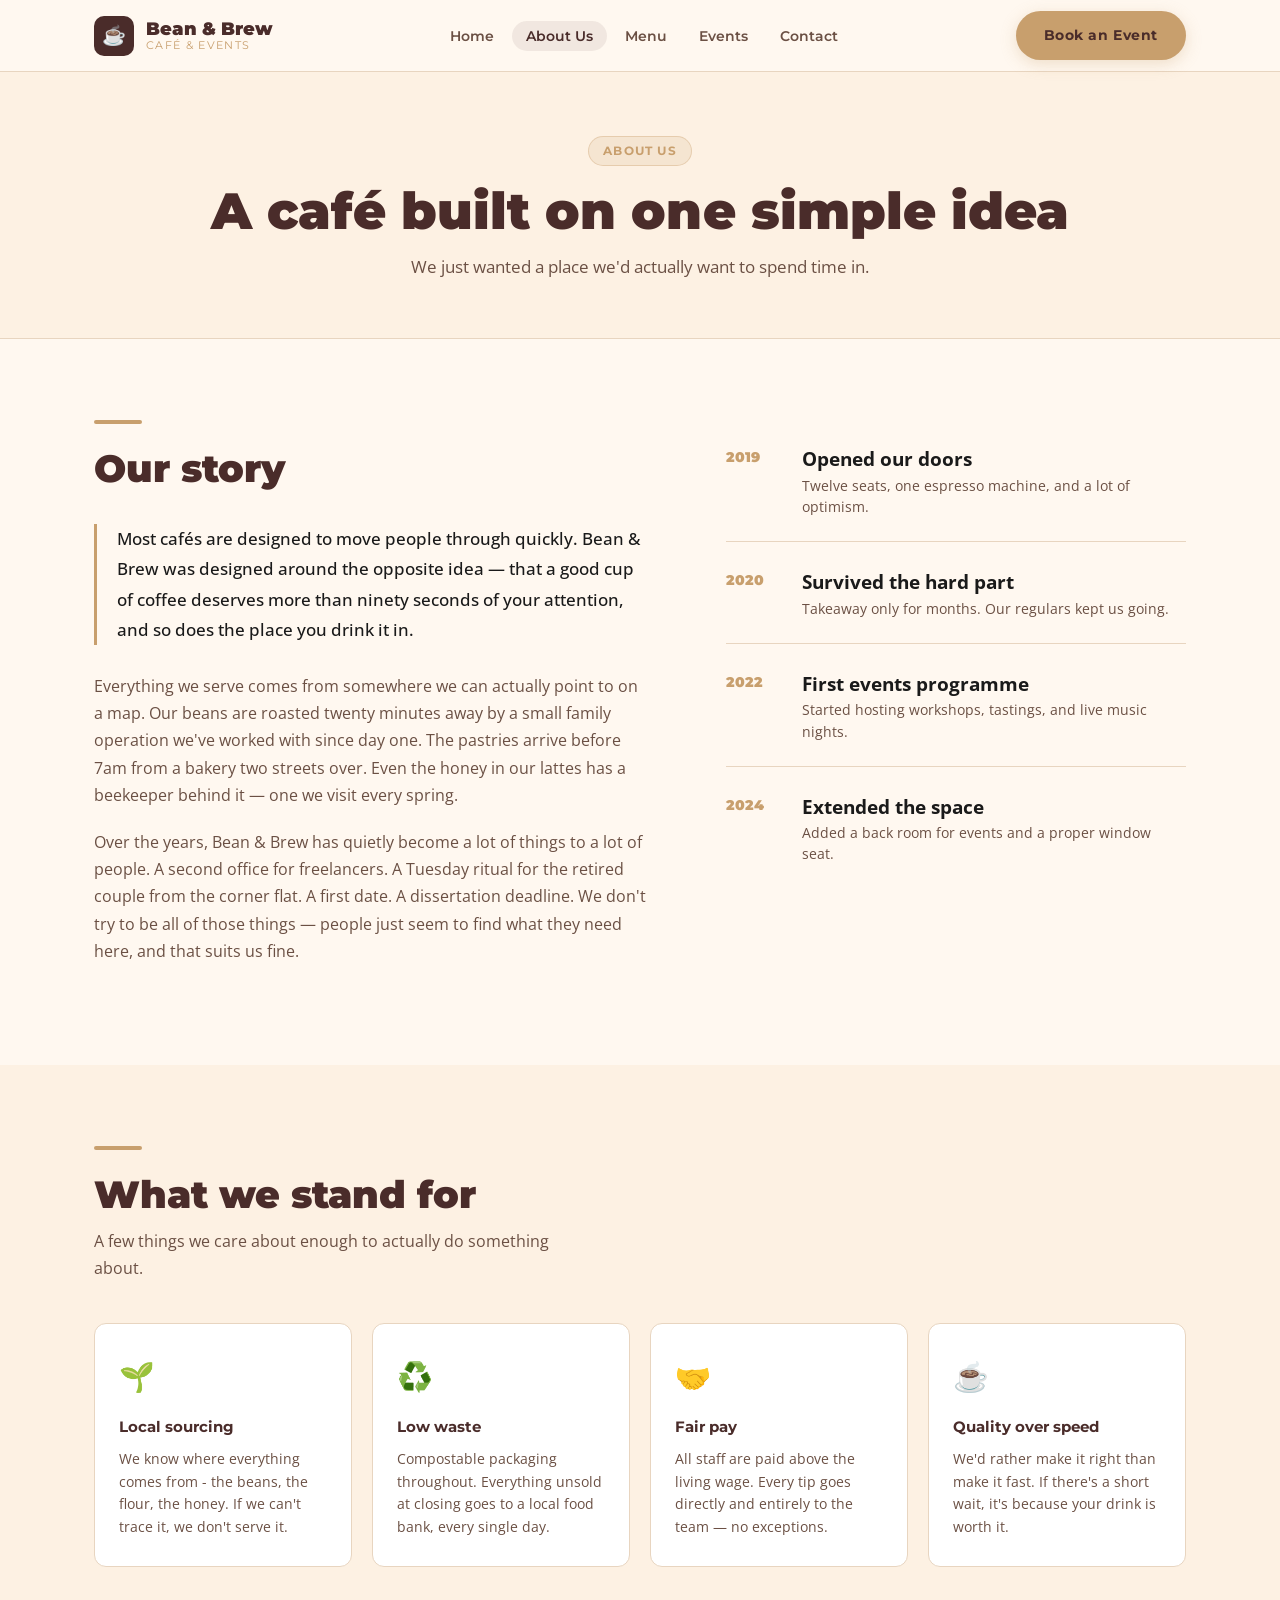
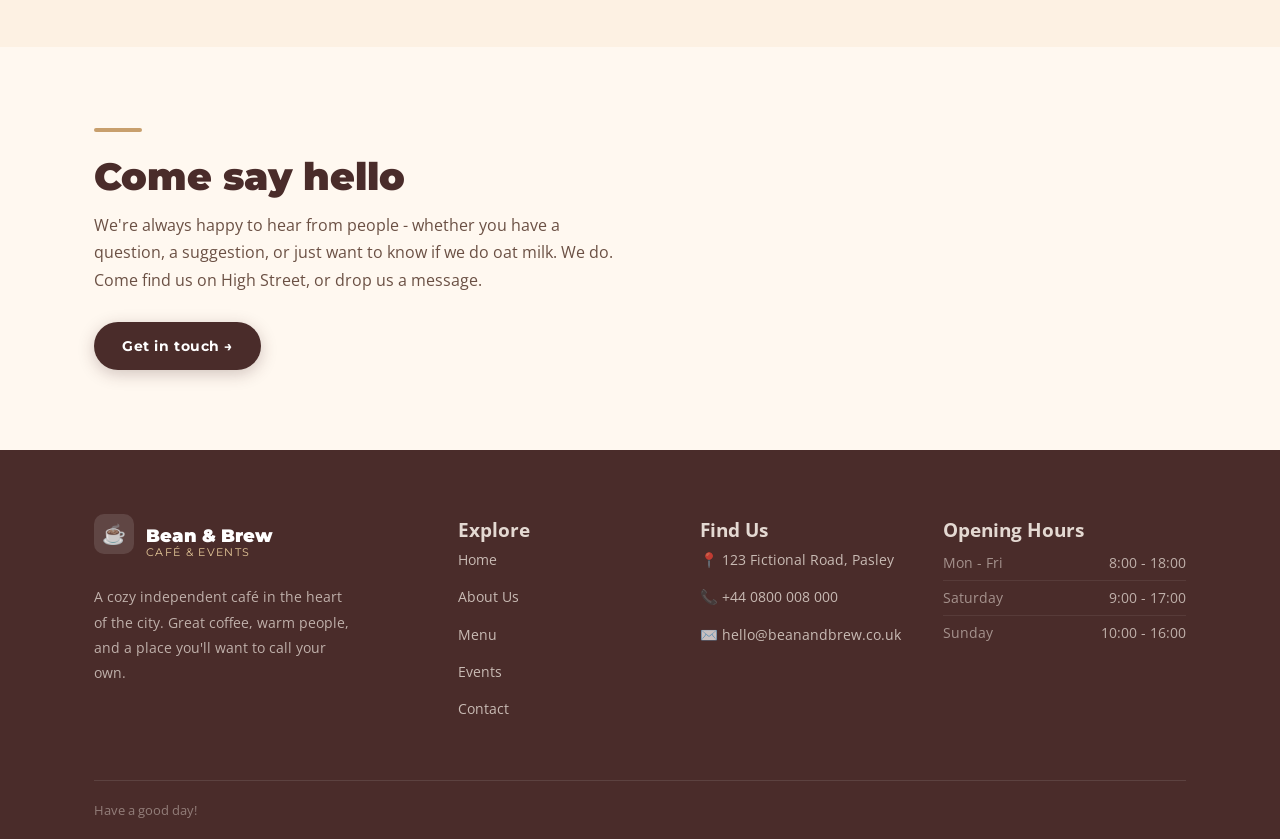
==== commit 7856e33b: "Change headings from h4 to h3 in timeline section" ====
--- a/about.html
+++ b/about.html
@@ -93,28 +93,28 @@
           <div class="timeline-item">
             <span class="timeline-year">2019</span>
             <div class="timeline-content">
-              <h4>Opened our doors</h4>
+              <h3>Opened our doors</h3>
               <p>Twelve seats, one espresso machine, and a lot of optimism.</p>
             </div>
           </div>
           <div class="timeline-item">
             <span class="timeline-year">2020</span>
             <div class="timeline-content">
-              <h4>Survived the hard part</h4>
+              <h3>Survived the hard part</h3>
               <p>Takeaway only for months. Our regulars kept us going.</p>
             </div>
           </div>
           <div class="timeline-item">
             <span class="timeline-year">2022</span>
             <div class="timeline-content">
-              <h4>First events programme</h4>
+              <h3>First events programme</h3>
               <p>Started hosting workshops, tastings, and live music nights.</p>
             </div>
           </div>
           <div class="timeline-item">
             <span class="timeline-year">2024</span>
             <div class="timeline-content">
-              <h4>Extended the space</h4>
+              <h3>Extended the space</h3>
               <p>Added a back room for events and a proper window seat.</p>
             </div>
           </div>
@@ -217,7 +217,7 @@
         <!-- Hours -->
         <div class="footer-col">
           <h3>Opening Hours</h3>
-          <div class="footer-hours" aria-label="Opening hours">
+          <div class="footer-hours" role="region" aria-label="Opening hours">
             <div class="day-row"><span class="day">Mon - Fri</span><span>8:00 - 18:00</span></div>
             <div class="day-row"><span class="day">Saturday</span><span>9:00 - 17:00</span></div>
             <div class="day-row"><span class="day">Sunday</span><span>10:00 - 16:00</span></div>
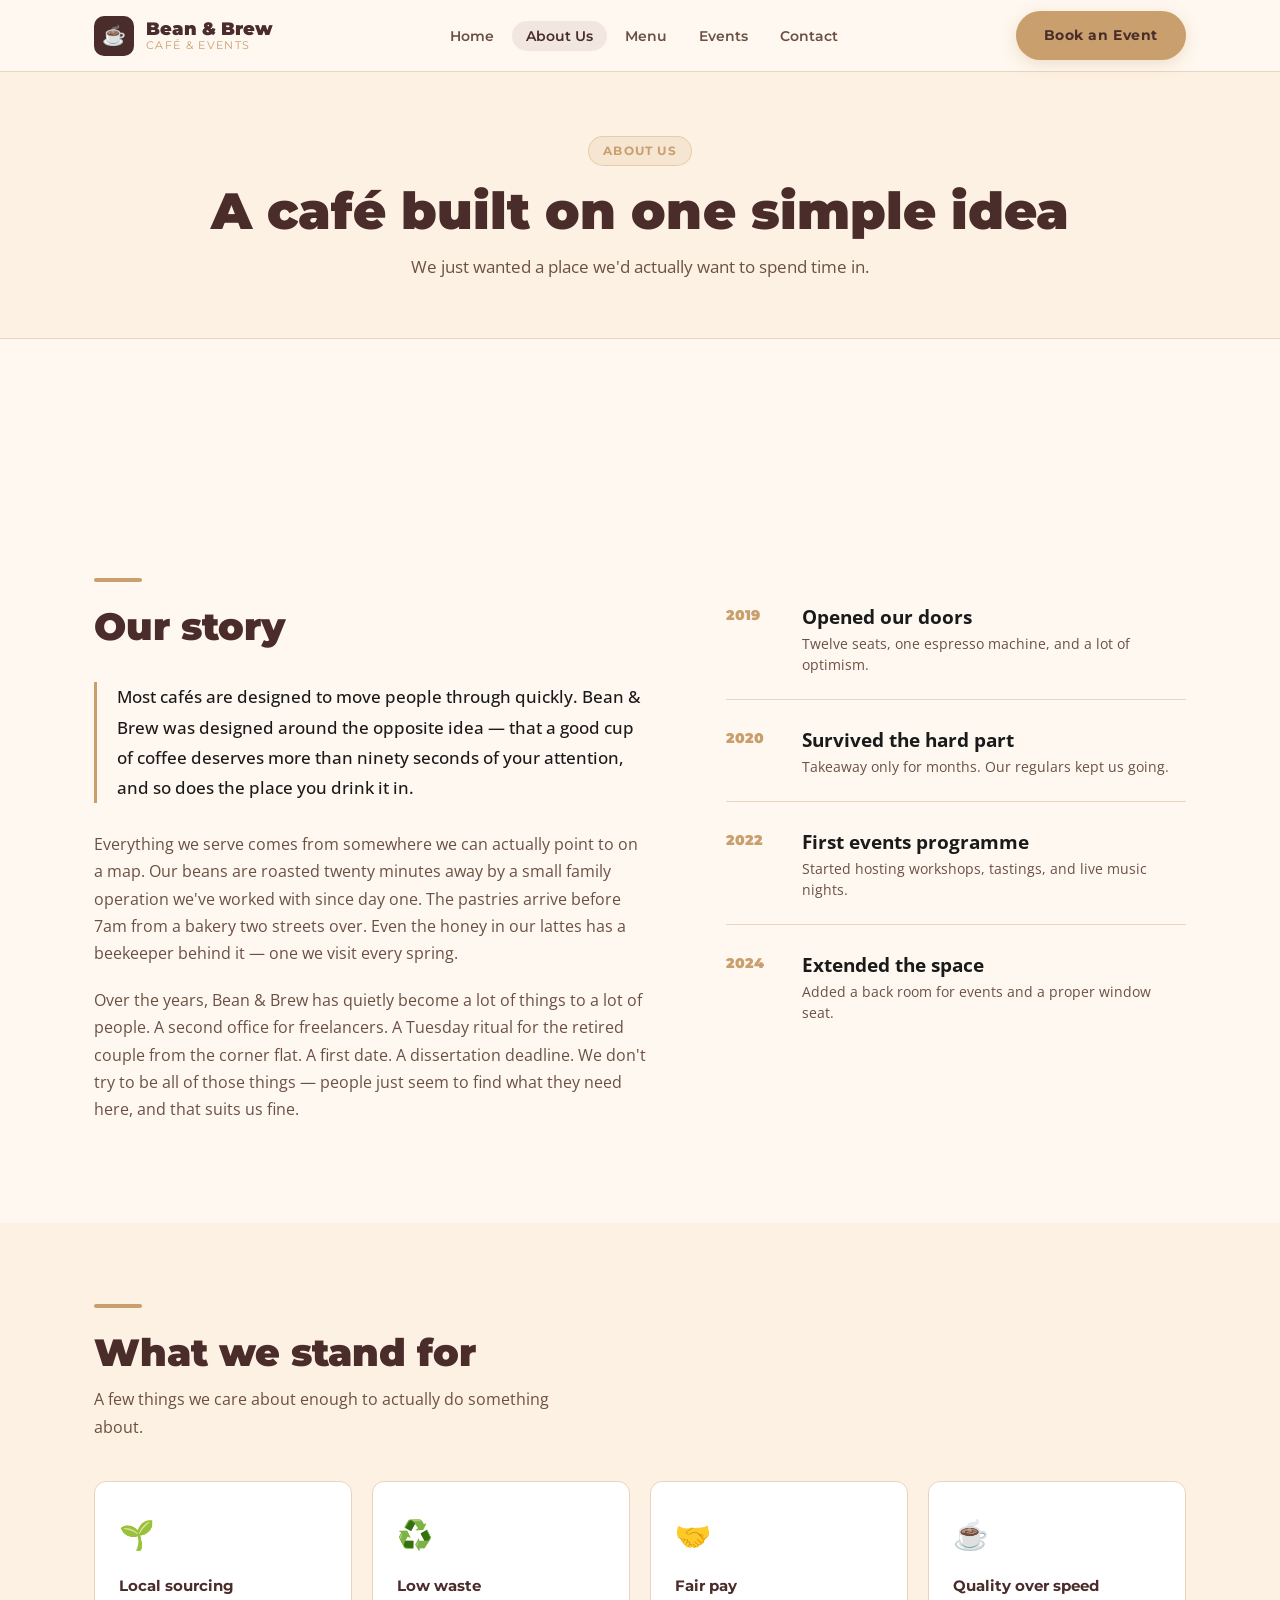
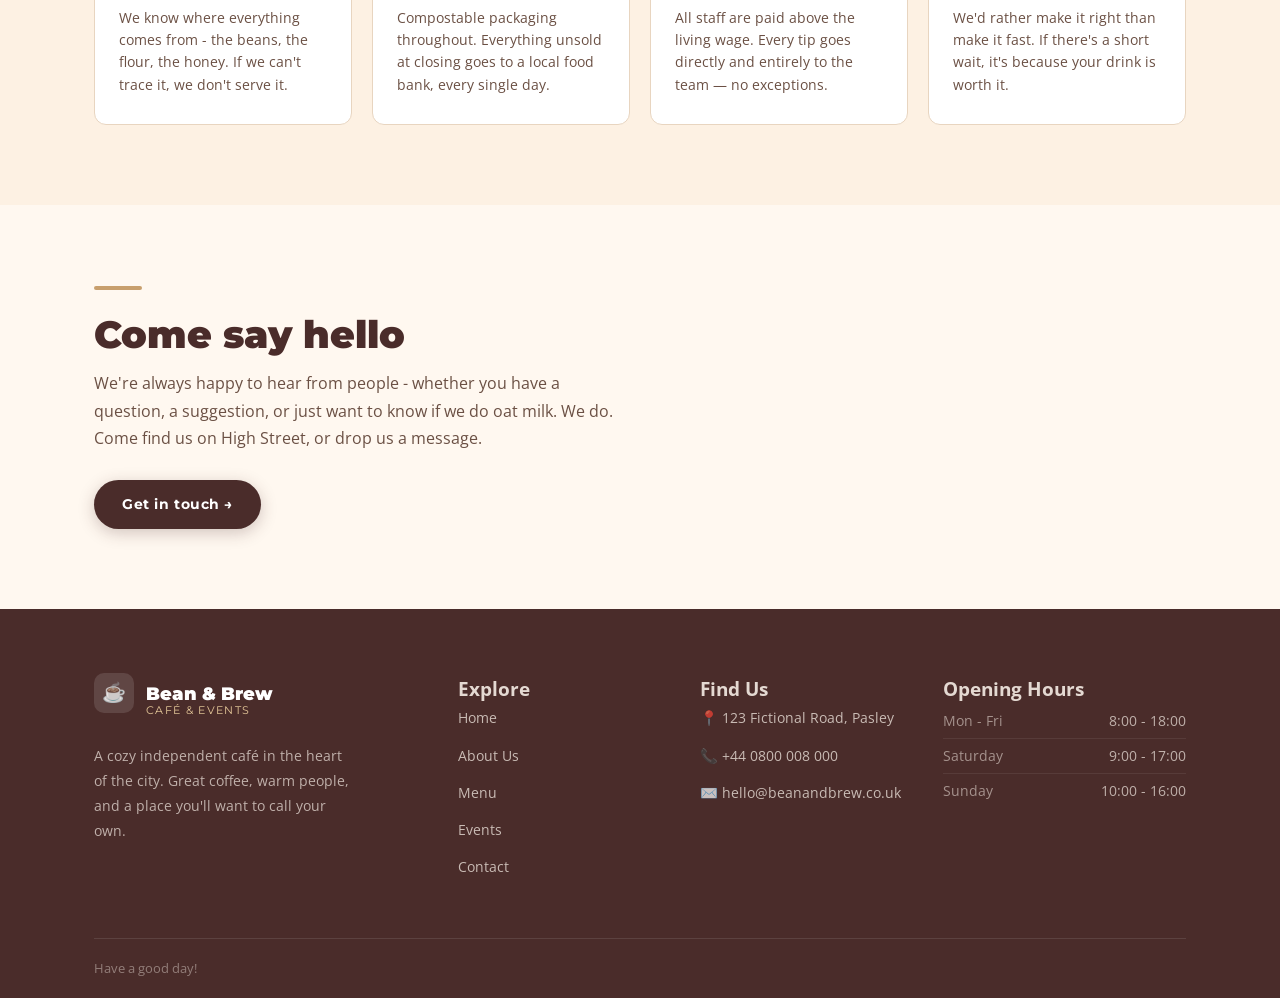
==== commit 070c83e6: "Add video section to about.html" ====
--- a/about.html
+++ b/about.html
@@ -29,7 +29,7 @@
         </div>
       </a>
 
-      <ul class="nav-links" role="list">
+      <ul class="nav-links">
         <li><a href="index.html">Home</a></li>
         <li><a href="about.html">About Us</a></li>
         <li><a href="menu.html">Menu</a></li>
@@ -68,6 +68,11 @@
         <p>We just wanted a place we'd actually want to spend time in.</p>
       </div>
     </section>
+    <div class="video-presented">
+      <video autoplay muted loop playsinline class="coffe-video">
+        <source src="images/coffee.mp4" type="video/mp4">
+      </video>
+    </div>
 
 
     <!--  STORY  -->
